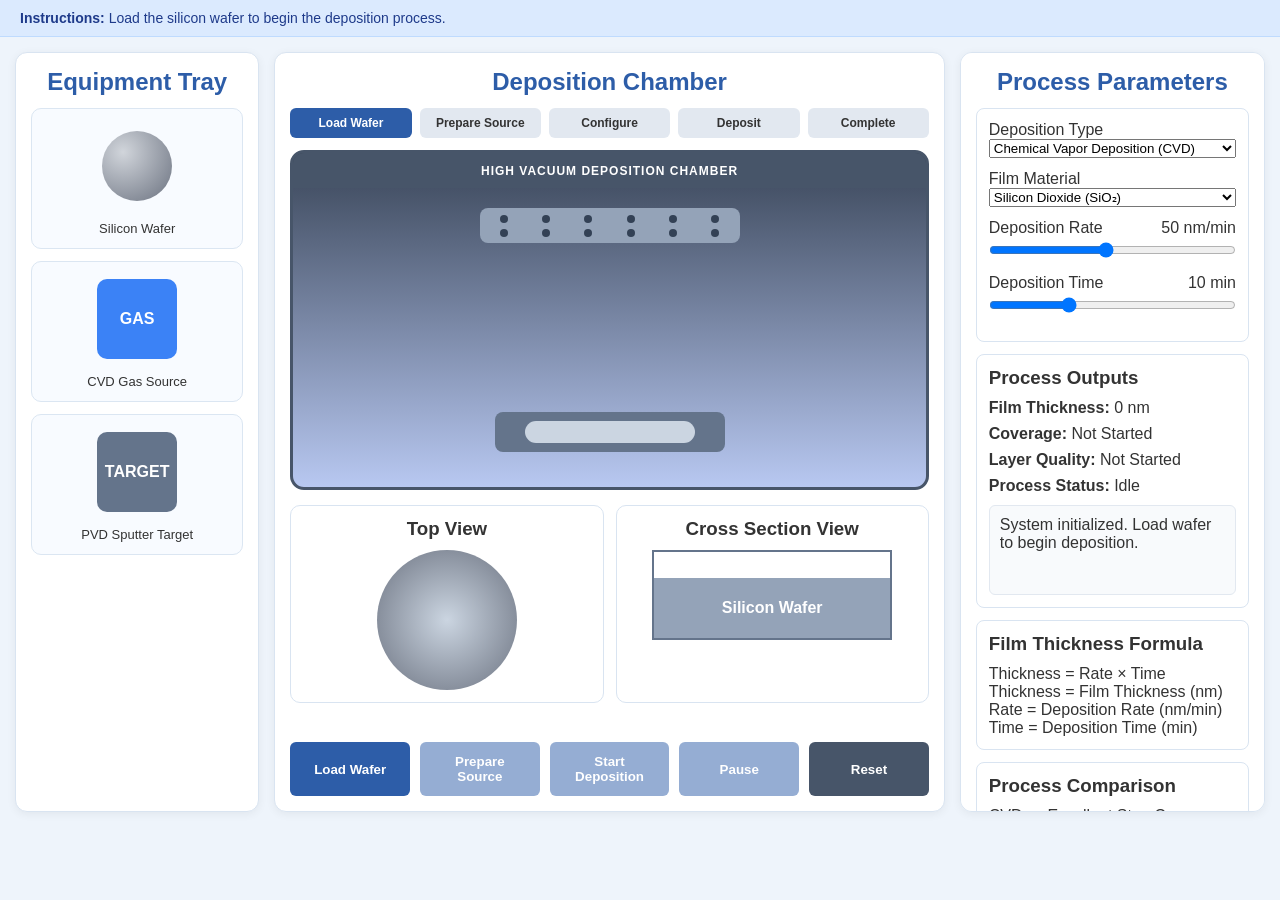
==== exp-deposition-dei/simulation/index.html @ 687e3310 "EXP5 FIRST DRAFT" ====
<!DOCTYPE html>
<html lang="en">
<head>
    <meta charset="UTF-8">
    <meta name="viewport" content="width=device-width, initial-scale=1.0">
    <title>Thin Film Deposition</title>
    <link rel="stylesheet" href="./css/main.css">
</head>
<body>


    <div class="top-instruction-bar">
        <strong>Instructions:</strong>
        <span id="instructionText">
            Load the silicon wafer to begin the deposition process.
        </span>
    </div>

   
    <main class="main-container">
 <section class="panel left-panel">

            <h2>Equipment Tray</h2>

            <div class="equipment-area">

                <div class="equipment-card" id="waferCard">

                    <div class="equipment-display">

                        <div class="mini-wafer"></div>

                    </div>

                    <p class="equipment-label">
                        Silicon Wafer
                    </p>

                </div>

                <div class="equipment-card" id="gasCard">

                    <div class="equipment-display">

                        <div class="gas-icon">
                            GAS
                        </div>

                    </div>

                    <p class="equipment-label">
                        CVD Gas Source
                    </p>

                </div>

                <div class="equipment-card" id="targetCard">

                    <div class="equipment-display">

                        <div class="target-icon">
                            TARGET
                        </div>

                    </div>

                    <p class="equipment-label">
                        PVD Sputter Target
                    </p>

                </div>

            </div>

        </section>
  <section class="panel center-panel">

            <h2>Deposition Chamber</h2>

           
            <div class="step-tracker">

                <div class="step active-step" id="step1">
                    Load Wafer
                </div>

                <div class="step" id="step2">
                    Prepare Source
                </div>

                <div class="step" id="step3">
                    Configure
                </div>

                <div class="step" id="step4">
                    Deposit
                </div>

                <div class="step" id="step5">
                    Complete
                </div>

            </div>

        
           
            <div class="lab-area">

                <div class="vacuum-chamber">

                    <div class="chamber-header">

                        <div class="vacuum-label">
                            HIGH VACUUM DEPOSITION CHAMBER
                        </div>

                    </div>

            
                    <div class="showerhead" id="showerhead">

                        <div class="hole"></div>
                        <div class="hole"></div>
                        <div class="hole"></div>
                        <div class="hole"></div>
                        <div class="hole"></div>
                        <div class="hole"></div>
                        <div class="hole"></div>
                        <div class="hole"></div>
                        <div class="hole"></div>
                        <div class="hole"></div>
                        <div class="hole"></div>
                        <div class="hole"></div>

                    </div>

                    
                    <div class="pvd-target hidden"
                         id="pvdTarget">

                        SPUTTER TARGET

                    </div>

                    
                    <div class="plasma-zone"
                         id="plasmaZone">

                        <div class="plasma-core"></div>

                    </div>

                    
                    <div class="particle-zone"
                         id="particleZone">

                    </div>

                     <div class="deposition-stream"
                         id="depositionStream">

                    </div>
  <div class="wafer-stage">

                        <div class="wafer-chuck">

                            <div class="wafer-real"
                                 id="waferReal">

                                <div class="film-layer"
                                     id="filmLayer">

                                </div>

                            </div>

                        </div>

                    </div>

                </div>

             <div class="visualization-row">

                    <div class="view-card">

                        <h3>Top View</h3>

                        <div class="wafer-top-view">

                            <div class="deposited-layer-top"
                                 id="depositedLayerTop">

                            </div>

                        </div>

                    </div>

                    
                    <div class="view-card">

                        <h3>Cross Section View</h3>

                        <div class="cross-section-wafer">

                            <div class="deposited-layer"
                                 id="depositedLayer">

                            </div>

                            <div class="silicon-layer">
                                Silicon Wafer
                            </div>

                        </div>

                    </div>

                </div>

            </div>

            <!-- BUTTONS -->

            <div class="button-area-container">

                <div class="button-area">

                    <button id="loadWaferBtn"
                            class="btn">
                        Load Wafer
                    </button>

                    <button id="prepareBtn"
                            class="btn"
                            disabled>
                        Prepare Source
                    </button>

                    <button id="startBtn"
                            class="btn"
                            disabled>
                        Start Deposition
                    </button>

                    <button id="pauseBtn"
                            class="btn"
                            disabled>
                        Pause
                    </button>

                    <button id="resetBtn"
                            class="btn btn-reset">
                        Reset
                    </button>

                </div>

            </div>

        </section>

        <section class="panel right-panel">

            <h2>Process Parameters</h2>

            <div class="control-card">

                <div class="slider-group">

                    <label>
                        Deposition Type
                    </label>

                    <select id="depositionType">

                        <option value="cvd">
                            Chemical Vapor Deposition (CVD)
                        </option>

                        <option value="pvd">
                            Physical Vapor Deposition (PVD)
                        </option>

                    </select>

                </div>

                <div class="slider-group">

                    <label>
                        Film Material
                    </label>

                    <select id="materialType">

                        <option value="oxide">
                            Silicon Dioxide (SiO₂)
                        </option>

                        <option value="poly">
                            Polysilicon
                        </option>

                        <option value="aluminum">
                            Aluminum
                        </option>

                    </select>

                </div>

                <div class="slider-group">

                    <div class="slider-header">

                        <label>
                            Deposition Rate
                        </label>

                        <span>
                            <span id="rateValue">
                                50
                            </span>
                            nm/min
                        </span>

                    </div>

                    <input type="range"
                           id="depositionRate"
                           min="5"
                           max="100"
                           value="50">

                </div>

                <div class="slider-group">

                    <div class="slider-header">

                        <label>
                            Deposition Time
                        </label>

                        <span>
                            <span id="timeValue">
                                10
                            </span>
                            min
                        </span>

                    </div>

                    <input type="range"
                           id="depositionTime"
                           min="1"
                           max="30"
                           value="10">

                </div>

            </div>

            <div class="output-box">

                <h3>Process Outputs</h3>

                <div class="diagnostic-row">

                    <strong>
                        Film Thickness:
                    </strong>

                    <span id="thicknessOutput">
                        0
                    </span>

                    nm

                </div>

                <div class="diagnostic-row">

                    <strong>
                        Coverage:
                    </strong>

                    <span id="coverageOutput">
                        Not Started
                    </span>

                </div>

                <div class="diagnostic-row">

                    <strong>
                        Layer Quality:
                    </strong>

                    <span id="qualityOutput">
                        Not Started
                    </span>

                </div>

                <div class="diagnostic-row">

                    <strong>
                        Process Status:
                    </strong>

                    <span id="processStatus">
                        Idle
                    </span>

                </div>

                <div class="console-log"
                     id="statusBox">

                    System initialized.
                    Load wafer to begin deposition.

                </div>

            </div>

            <!-- FORMULA -->

            <div class="formula-box">

                <h3>
                    Film Thickness Formula
                </h3>

                <div class="equation">

                    Thickness = Rate × Time

                </div>

                <div class="variable-legend">

                    <p>
                        Thickness = Film Thickness (nm)
                    </p>

                    <p>
                        Rate = Deposition Rate (nm/min)
                    </p>

                    <p>
                        Time = Deposition Time (min)
                    </p>

                </div>

            </div>

            <div class="relations-box">

                <h3>
                    Process Comparison
                </h3>

                <ul>

                    <li>
                        CVD → Excellent Step Coverage
                    </li>

                    <li>
                        PVD → Directional Deposition
                    </li>

                    <li>
                        Plasma Used in PVD
                    </li>

                    <li>
                        Higher Rate → Faster Growth
                    </li>

                    <li>
                        Longer Time → Thicker Films
                    </li>

                </ul>

            </div>

              <div class="process-visual-row">

                <div class="process-card">

                    <h4>CVD</h4>

                    <div class="cvd-demo"></div>

                    <p>
                        Conformal Coating
                    </p>

                </div>

                <div class="process-card">

                    <h4>PVD</h4>

                    <div class="pvd-demo"></div>

                    <p>
                        Line-of-Sight Deposition
                    </p>

                </div>

            </div>

        </section>

    </main>

    <script src="./js/main.js"></script>

</body>
</html>
---- exp-deposition-dei/simulation/css/main.css ----
:root{

    --primary-blue:#2d5da8;
    --bg-light:#eef4fb;
    --panel-bg:#ffffff;
    --border-color:#d9e4f1;

    --success-green:#32d74b;
    --warning:#f59e0b;
    --danger:#ef4444;

    --dark-chamber:#0f172a;
    --dark-metal:#334155;
    --light-metal:#94a3b8;

}

*{
    margin:0;
    padding:0;
    box-sizing:border-box;
}

body{

    font-family:Arial,sans-serif;
    background:var(--bg-light);
    color:#333;
    overflow:hidden;

}

h2{
    text-align:center;
    margin-bottom:12px;
    color:var(--primary-blue);
}

h3{
    margin-bottom:10px;
}

button:disabled{

    opacity:.5;
    cursor:not-allowed;

}
.top-instruction-bar{

    width:100%;
    padding:10px 20px;

    background:#dbeafe;

    border-bottom:1px solid #bfdbfe;

    color:#1e3a8a;

    font-size:14px;

}

.top-header{

    background:white;

    text-align:center;

    padding:15px;

    border-bottom:2px solid var(--border-color);

}

.top-header h1{

    color:var(--primary-blue);

    margin-bottom:4px;

}

.top-header p{

    color:#64748b;

}
.main-container{

    display:flex;

    gap:15px;

    padding:15px;

    height:calc(100vh - 110px);

}

.panel{

    background:white;

    border-radius:12px;

    padding:15px;

    border:1px solid var(--border-color);

    box-shadow:0 2px 10px rgba(0,0,0,.06);

}

.left-panel{

    width:20%;

    display:flex;
    flex-direction:column;

}

.center-panel{

    width:55%;

    display:flex;
    flex-direction:column;

}

.right-panel{

    width:25%;

    overflow-y:auto;

}

.equipment-area{

    display:flex;
    flex-direction:column;
    gap:12px;

}

.equipment-card{

    background:#f8fbff;

    border:1px solid #dbe6f2;

    border-radius:10px;

    padding:12px;

    text-align:center;

    cursor:pointer;

    transition:.3s;

}

.equipment-card:hover{

    transform:translateY(-3px);

    border-color:var(--primary-blue);

}

.equipment-display{

    height:90px;

    display:flex;
    align-items:center;
    justify-content:center;

}

.mini-wafer{

    width:70px;
    height:70px;

    border-radius:50%;

    background:
    radial-gradient(
        circle at 30% 30%,
        #d1d5db,
        #6b7280
    );

}

.gas-icon,
.target-icon{

    width:80px;
    height:80px;

    display:flex;
    align-items:center;
    justify-content:center;

    border-radius:10px;

    color:white;
    font-weight:bold;

}

.gas-icon{

    background:#3b82f6;

}

.target-icon{

    background:#64748b;

}

.equipment-label{

    margin-top:10px;
    font-size:13px;

}

.step-tracker{

    display:flex;

    gap:8px;

    margin-bottom:12px;

}

.step{

    flex:1;

    text-align:center;

    padding:8px;

    background:#e2e8f0;

    border-radius:6px;

    font-size:12px;

    font-weight:bold;

}

.active-step{

    background:var(--primary-blue);

    color:white;

}



.process-timer{

    font-weight:bold;

    color:#0f172a;

}

.status-right{

    display:flex;
    gap:8px;

}

.status-led{

    width:14px;
    height:14px;

    border-radius:50%;

    background:#94a3b8;

}

.status-led.green.active{

    background:var(--success-green);

    box-shadow:0 0 10px var(--success-green);

}

.lab-area{

    position:relative;

    flex:1;

    display:flex;

    flex-direction:column;

    gap:15px;

}

.vacuum-chamber{

    position:relative;

    height:340px;

    background:
    
        linear-gradient(to bottom, #394558, #b8c8f1);

    border-radius:14px;

    overflow:hidden;

    border:3px solid #475569;

}

.chamber-header{

    height:35px;

    background:#475569;

    display:flex;

    align-items:center;

    justify-content:center;

}

.vacuum-label{

    color:white;

    font-size:12px;

    font-weight:bold;

    letter-spacing:1px;

}
.showerhead{

    position:absolute;

    top:55px;

    left:50%;

    transform:translateX(-50%);

    width:260px;

    height:35px;

    background:#94a3b8;

    border-radius:8px;

    display:grid;

    grid-template-columns:repeat(6,1fr);

    gap:5px;

    padding:6px;

}

.hole{

    width:8px;
    height:8px;

    background:#334155;

    border-radius:50%;

    margin:auto;

}

.pvd-target{

    position:absolute;

    top:50px;

    left:50%;

    transform:translateX(-50%);

    width:280px;

    height:45px;

    background:#64748b;

    color:white;

    display:flex;

    align-items:center;

    justify-content:center;

    border-radius:8px;

    font-weight:bold;

}

.hidden{

    display:none;

}


.plasma-zone{

    position:absolute;

    top:90px;

    left:50%;

    transform:translateX(-50%);

    width:280px;

    height:120px;

    opacity:0;

}

.plasma-active{

    opacity:1;

}

.plasma-core{

    width:100%;
    height:100%;

    border-radius:50%;

}

.plasma-active .plasma-core{

    animation:plasmaPulse 1s infinite alternate;

}

@keyframes plasmaPulse{

    from{

        box-shadow:
        0 0 20px #38bdf8,
        0 0 40px #60a5fa;

    }

    to{

        box-shadow:
        0 0 50px #38bdf8,
        0 0 100px #93c5fd;

    }

}

.particle-zone{

    position:absolute;

    inset:0;

    pointer-events:none;

}

.particle{

    position:absolute;

    width:8px;
    height:8px;

    border-radius:50%;

}

@keyframes fall{

    from{

        transform:translateY(0);

    }

    to{

        transform:translateY(180px);

    }

}

.wafer-stage{

    position:absolute;

    bottom:35px;

    width:100%;

    display:flex;

    justify-content:center;

}

.wafer-chuck{

    width:230px;
    height:40px;

    background:#64748b;

    border-radius:8px;

    display:flex;

    align-items:center;

    justify-content:center;

}

.wafer-real{

    width:170px;
    height:22px;

    border-radius:20px;

    background:#cbd5e1;

    position:relative;

    overflow:hidden;

}

.film-layer{

    position:absolute;

    top:0;
    left:0;

    width:100%;

    height:0;

    background:#8ed0ff;

}

.visualization-row{

    display:flex;

    gap:12px;

}

.view-card{

    flex:1;

    background:white;

    border:1px solid var(--border-color);

    border-radius:10px;

    padding:12px;

    text-align:center;

}

.wafer-top-view{

    width:140px;
    height:140px;

    margin:auto;

    border-radius:50%;

    overflow:hidden;

    position:relative;

    background:
    radial-gradient(
        circle,
        #cbd5e1,
        #6b7280
    );

}

.deposited-layer-top{

    position:absolute;

    bottom:0;

    width:100%;

    height:0%;

    background:#8ed0ff;

}

.cross-section-wafer{

    width:240px;

    height:90px;

    margin:auto;

    position:relative;

    overflow:hidden;

    border:2px solid #64748b;

}

.deposited-layer{

    position:absolute;

    top:0;

    width:100%;

    height:0;

    background:#8ed0ff;

}

.silicon-layer{

    position:absolute;

    bottom:0;

    width:100%;

    height:60px;

    background:#94a3b8;

    display:flex;

    align-items:center;

    justify-content:center;

    color:white;

    font-weight:bold;

}
.button-area-container{

    margin-top:15px;

}

.button-area{

    display:flex;

    gap:10px;

}

.btn{

    flex:1;

    border:none;

    background:var(--primary-blue);

    color:white;

    padding:12px;

    border-radius:6px;

    cursor:pointer;

    font-weight:bold;

}

.btn:hover{

    background:#1d4f95;

}

.btn-reset{

    background:#475569;

}
.control-card,
.output-box,
.formula-box,
.relations-box{

    background:white;

    border:1px solid var(--border-color);

    border-radius:8px;

    padding:12px;

    margin-bottom:12px;

}

.slider-group{

    margin-bottom:12px;

}

.slider-header{

    display:flex;

    justify-content:space-between;

    margin-bottom:5px;

}

select,
input[type="range"]{

    width:100%;

}

.console-log{

    margin-top:10px;

    padding:10px;

    background:#f8fafc;

    border:1px solid #e2e8f0;

    border-radius:6px;

    min-height:90px;

}

.diagnostic-row{

    margin-bottom:8px;

}

.process-visual-row{

    display:flex;

    gap:10px;

}

.process-card{

    flex:1;

    text-align:center;

    background:#f8fbff;

    border:1px solid #dbe6f2;

    border-radius:8px;

    padding:10px;

}

.cvd-demo{

    height:50px;

    margin:10px 0;

    background:
    linear-gradient(
        135deg,
        #8ed0ff,
        #dbeafe
    );

}

.pvd-demo{

    height:50px;

    margin:10px 0;

    background:
    linear-gradient(
        to bottom,
        #8ed0ff,
        transparent
    );

}
@media(max-width:1100px){

    body{
        overflow:auto;
    }

    .main-container{

        flex-direction:column;

        height:auto;

    }

    .left-panel,
    .center-panel,
    .right-panel{

        width:100%;

    }

    .equipment-area{

        flex-direction:row;

    }

    .visualization-row{

        flex-direction:column;

    }

    .button-area{

        flex-wrap:wrap;

    }

}
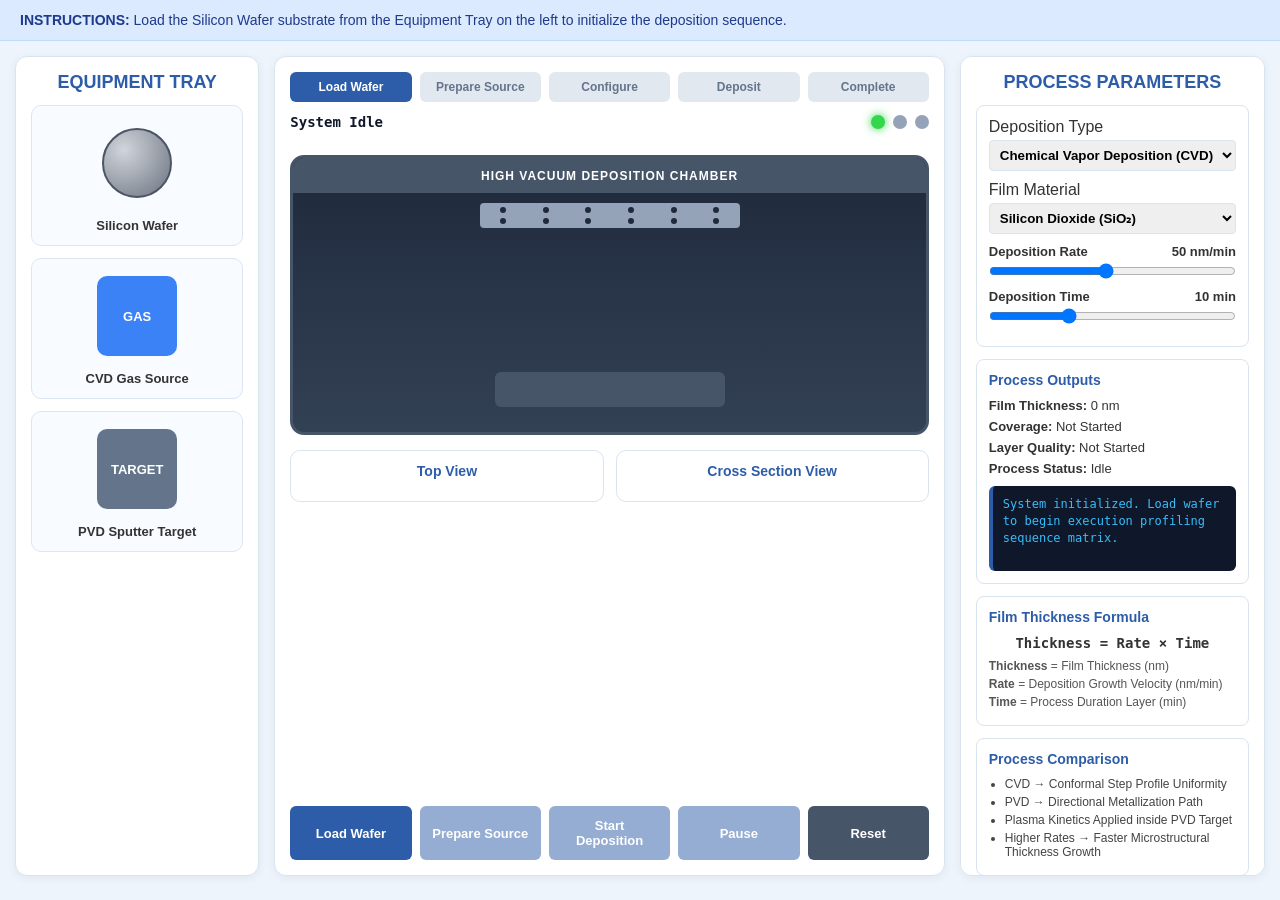
==== commit 4f4472cb: "code broke down last minute" ====
--- a/exp-deposition-dei/simulation/index.html
+++ b/exp-deposition-dei/simulation/index.html
@@ -3,528 +3,198 @@
 <head>
     <meta charset="UTF-8">
     <meta name="viewport" content="width=device-width, initial-scale=1.0">
-    <title>Thin Film Deposition</title>
+    <title>Thin Film Deposition Virtual Lab</title>
     <link rel="stylesheet" href="./css/main.css">
 </head>
 <body>
 
-
-    <div class="top-instruction-bar">
-        <strong>Instructions:</strong>
-        <span id="instructionText">
-            Load the silicon wafer to begin the deposition process.
-        </span>
+    <div class="top-instruction-bar" id="instructionBanner">
+        <strong>Instructions:</strong> <span id="instructionText">Load the Silicon Wafer substrate from the Equipment Tray on the left to initialize the deposition sequence.</span>
     </div>
 
-   
+
     <main class="main-container">
- <section class="panel left-panel">
-
+        <section class="panel left-panel">
             <h2>Equipment Tray</h2>
-
             <div class="equipment-area">
-
                 <div class="equipment-card" id="waferCard">
-
                     <div class="equipment-display">
-
                         <div class="mini-wafer"></div>
-
-                    </div>
-
-                    <p class="equipment-label">
-                        Silicon Wafer
-                    </p>
-
+                    </div>
+                    <p class="equipment-label">Silicon Wafer</p>
                 </div>
 
                 <div class="equipment-card" id="gasCard">
-
                     <div class="equipment-display">
-
-                        <div class="gas-icon">
-                            GAS
+                        <div class="gas-icon">GAS</div>
+                    </div>
+                    <p class="equipment-label">CVD Gas Source</p>
+                </div>
+
+                <div class="equipment-card" id="targetCard">
+                    <div class="equipment-display">
+                        <div class="target-icon">TARGET</div>
+                    </div>
+                    <p class="equipment-label">PVD Sputter Target</p>
+                </div>
+            </div>
+        </section>
+
+        <section class="panel center-panel">
+            <div class="step-tracker">
+                <div class="step active-step" id="step1">Load Wafer</div>
+                <div class="step" id="step2">Prepare Source</div>
+                <div class="step" id="step3">Configure</div>
+                <div class="step" id="step4">Deposit</div>
+                <div class="step" id="step5">Complete</div>
+            </div>
+
+            <div class="lab-area">
+                <div class="hud-display">
+                    <div class="process-timer" id="processTimer">System Idle</div>
+                    <div class="status-right">
+                        <div class="status-led green active" id="lightGreen"></div>
+                        <div class="status-led orange" id="lightOrange"></div>
+                        <div class="status-led red" id="lightRed"></div>
+                    </div>
+                </div>
+
+                <div class="vacuum-chamber">
+                    <div class="chamber-header">
+                        <div class="vacuum-label">HIGH VACUUM DEPOSITION CHAMBER</div>
+                    </div>
+
+                    <div class="showerhead" id="showerhead">
+                        <div class="hole"></div><div class="hole"></div><div class="hole"></div>
+                        <div class="hole"></div><div class="hole"></div><div class="hole"></div>
+                        <div class="hole"></div><div class="hole"></div><div class="hole"></div>
+                        <div class="hole"></div><div class="hole"></div><div class="hole"></div>
+                    </div>
+
+                    <div class="pvd-target hidden" id="pvdTarget">SPUTTER TARGET</div>
+
+                    <div class="plasma-zone" id="plasmaZone">
+                        <div class="plasma-core"></div>
+                    </div>
+
+                    <div class="particle-zone" id="particleZone"></div>
+
+                    <div class="wafer-stage">
+                        <div class="wafer-chuck">
+                            <div class="wafer-real" id="waferReal">
+                                <div class="film-layer" id="filmLayer"></div>
+                            </div>
                         </div>
-
-                    </div>
-
-                    <p class="equipment-label">
-                        CVD Gas Source
-                    </p>
-
-                </div>
-
-                <div class="equipment-card" id="targetCard">
-
-                    <div class="equipment-display">
-
-                        <div class="target-icon">
-                            TARGET
+                    </div>
+                </div>
+
+                <div class="visualization-row">
+                    <div class="view-card">
+                        <h3>Top View</h3>
+                        <div class="wafer-top-view">
+                            <div class="deposited-layer-top" id="depositedLayerTop"></div>
                         </div>
-
-                    </div>
-
-                    <p class="equipment-label">
-                        PVD Sputter Target
-                    </p>
-
-                </div>
-
-            </div>
-
+                    </div>
+
+                    <div class="view-card">
+                        <h3>Cross Section View</h3>
+                        <div class="cross-section-wafer">
+                            <div class="deposited-layer" id="depositedLayer"></div>
+                            <div class="silicon-layer">Silicon Wafer</div>
+                        </div>
+                    </div>
+                </div>
+            </div>
+
+            <div class="button-area-container">
+                <div class="button-area">
+                    <button id="loadWaferBtn" class="btn">Load Wafer</button>
+                    <button id="prepareBtn" class="btn" disabled>Prepare Source</button>
+                    <button id="startBtn" class="btn" disabled>Start Deposition</button>
+                    <button id="pauseBtn" class="btn" disabled>Pause</button>
+                    <button id="resetBtn" class="btn btn-reset">Reset</button>
+                </div>
+            </div>
         </section>
-  <section class="panel center-panel">
-
-            <h2>Deposition Chamber</h2>
-
-           
-            <div class="step-tracker">
-
-                <div class="step active-step" id="step1">
-                    Load Wafer
-                </div>
-
-                <div class="step" id="step2">
-                    Prepare Source
-                </div>
-
-                <div class="step" id="step3">
-                    Configure
-                </div>
-
-                <div class="step" id="step4">
-                    Deposit
-                </div>
-
-                <div class="step" id="step5">
-                    Complete
-                </div>
-
-            </div>
-
-        
-           
-            <div class="lab-area">
-
-                <div class="vacuum-chamber">
-
-                    <div class="chamber-header">
-
-                        <div class="vacuum-label">
-                            HIGH VACUUM DEPOSITION CHAMBER
-                        </div>
-
-                    </div>
-
-            
-                    <div class="showerhead" id="showerhead">
-
-                        <div class="hole"></div>
-                        <div class="hole"></div>
-                        <div class="hole"></div>
-                        <div class="hole"></div>
-                        <div class="hole"></div>
-                        <div class="hole"></div>
-                        <div class="hole"></div>
-                        <div class="hole"></div>
-                        <div class="hole"></div>
-                        <div class="hole"></div>
-                        <div class="hole"></div>
-                        <div class="hole"></div>
-
-                    </div>
-
-                    
-                    <div class="pvd-target hidden"
-                         id="pvdTarget">
-
-                        SPUTTER TARGET
-
-                    </div>
-
-                    
-                    <div class="plasma-zone"
-                         id="plasmaZone">
-
-                        <div class="plasma-core"></div>
-
-                    </div>
-
-                    
-                    <div class="particle-zone"
-                         id="particleZone">
-
-                    </div>
-
-                     <div class="deposition-stream"
-                         id="depositionStream">
-
-                    </div>
-  <div class="wafer-stage">
-
-                        <div class="wafer-chuck">
-
-                            <div class="wafer-real"
-                                 id="waferReal">
-
-                                <div class="film-layer"
-                                     id="filmLayer">
-
-                                </div>
-
-                            </div>
-
-                        </div>
-
-                    </div>
-
-                </div>
-
-             <div class="visualization-row">
-
-                    <div class="view-card">
-
-                        <h3>Top View</h3>
-
-                        <div class="wafer-top-view">
-
-                            <div class="deposited-layer-top"
-                                 id="depositedLayerTop">
-
-                            </div>
-
-                        </div>
-
-                    </div>
-
-                    
-                    <div class="view-card">
-
-                        <h3>Cross Section View</h3>
-
-                        <div class="cross-section-wafer">
-
-                            <div class="deposited-layer"
-                                 id="depositedLayer">
-
-                            </div>
-
-                            <div class="silicon-layer">
-                                Silicon Wafer
-                            </div>
-
-                        </div>
-
-                    </div>
-
-                </div>
-
-            </div>
-
-            <!-- BUTTONS -->
-
-            <div class="button-area-container">
-
-                <div class="button-area">
-
-                    <button id="loadWaferBtn"
-                            class="btn">
-                        Load Wafer
-                    </button>
-
-                    <button id="prepareBtn"
-                            class="btn"
-                            disabled>
-                        Prepare Source
-                    </button>
-
-                    <button id="startBtn"
-                            class="btn"
-                            disabled>
-                        Start Deposition
-                    </button>
-
-                    <button id="pauseBtn"
-                            class="btn"
-                            disabled>
-                        Pause
-                    </button>
-
-                    <button id="resetBtn"
-                            class="btn btn-reset">
-                        Reset
-                    </button>
-
-                </div>
-
-            </div>
-
+
+        <section class="panel right-panel">
+            <h2>Process Parameters</h2>
+            <div class="control-card">
+                <div class="slider-group">
+                    <label for="depositionType">Deposition Type</label>
+                    <select id="depositionType">
+                        <option value="cvd">Chemical Vapor Deposition (CVD)</option>
+                        <option value="pvd">Physical Vapor Deposition (PVD)</option>
+                    </select>
+                </div>
+
+                <div class="slider-group">
+                    <label for="materialType">Film Material</label>
+                    <select id="materialType">
+                        <option value="oxide">Silicon Dioxide (SiO₂)</option>
+                        <option value="poly">Polysilicon</option>
+                        <option value="aluminum">Aluminum</option>
+                    </select>
+                </div>
+
+                <div class="slider-group">
+                    <div class="slider-header">
+                        <label for="depositionRate">Deposition Rate</label>
+                        <span><span id="rateValue">50</span> nm/min</span>
+                    </div>
+                    <input type="range" id="depositionRate" min="5" max="100" value="50">
+                </div>
+
+                <div class="slider-group">
+                    <div class="slider-header">
+                        <label for="depositionTime">Deposition Time</label>
+                        <span><span id="timeValue">10</span> min</span>
+                    </div>
+                    <input type="range" id="depositionTime" min="1" max="30" value="10">
+                </div>
+            </div>
+
+            <div class="output-box">
+                <h3>Process Outputs</h3>
+                <div class="diagnostic-row">
+                    <strong>Film Thickness:</strong> <span id="thicknessOutput">0</span> nm
+                </div>
+                <div class="diagnostic-row">
+                    <strong>Coverage:</strong> <span id="coverageOutput">Not Started</span>
+                </div>
+                <div class="diagnostic-row">
+                    <strong>Layer Quality:</strong> <span id="qualityOutput">Not Started</span>
+                </div>
+                <div class="diagnostic-row">
+                    <strong>Process Status:</strong> <span id="processStatus">Idle</span>
+                </div>
+                <div class="console-log" id="statusBox">
+                    System initialized. Load wafer to begin execution profiling sequence matrix.
+                </div>
+            </div>
+
+            <div class="formula-box">
+                <h3>Film Thickness Formula</h3>
+                <div class="equation">Thickness = Rate &times; Time</div>
+                <div class="variable-legend">
+                    <p><strong>Thickness</strong> = Film Thickness (nm)</p>
+                    <p><strong>Rate</strong> = Deposition Growth Velocity (nm/min)</p>
+                    <p><strong>Time</strong> = Process Duration Layer (min)</p>
+                </div>
+            </div>
+
+            <div class="relations-box">
+                <h3>Process Comparison</h3>
+                <ul>
+                    <li>CVD &rarr; Conformal Step Profile Uniformity</li>
+                    <li>PVD &rarr; Directional Metallization Path</li>
+                    <li>Plasma Kinetics Applied inside PVD Target</li>
+                    <li>Higher Rates &rarr; Faster Microstructural Thickness Growth</li>
+                </ul>
+            </div>
         </section>
-
-        <section class="panel right-panel">
-
-            <h2>Process Parameters</h2>
-
-            <div class="control-card">
-
-                <div class="slider-group">
-
-                    <label>
-                        Deposition Type
-                    </label>
-
-                    <select id="depositionType">
-
-                        <option value="cvd">
-                            Chemical Vapor Deposition (CVD)
-                        </option>
-
-                        <option value="pvd">
-                            Physical Vapor Deposition (PVD)
-                        </option>
-
-                    </select>
-
-                </div>
-
-                <div class="slider-group">
-
-                    <label>
-                        Film Material
-                    </label>
-
-                    <select id="materialType">
-
-                        <option value="oxide">
-                            Silicon Dioxide (SiO₂)
-                        </option>
-
-                        <option value="poly">
-                            Polysilicon
-                        </option>
-
-                        <option value="aluminum">
-                            Aluminum
-                        </option>
-
-                    </select>
-
-                </div>
-
-                <div class="slider-group">
-
-                    <div class="slider-header">
-
-                        <label>
-                            Deposition Rate
-                        </label>
-
-                        <span>
-                            <span id="rateValue">
-                                50
-                            </span>
-                            nm/min
-                        </span>
-
-                    </div>
-
-                    <input type="range"
-                           id="depositionRate"
-                           min="5"
-                           max="100"
-                           value="50">
-
-                </div>
-
-                <div class="slider-group">
-
-                    <div class="slider-header">
-
-                        <label>
-                            Deposition Time
-                        </label>
-
-                        <span>
-                            <span id="timeValue">
-                                10
-                            </span>
-                            min
-                        </span>
-
-                    </div>
-
-                    <input type="range"
-                           id="depositionTime"
-                           min="1"
-                           max="30"
-                           value="10">
-
-                </div>
-
-            </div>
-
-            <div class="output-box">
-
-                <h3>Process Outputs</h3>
-
-                <div class="diagnostic-row">
-
-                    <strong>
-                        Film Thickness:
-                    </strong>
-
-                    <span id="thicknessOutput">
-                        0
-                    </span>
-
-                    nm
-
-                </div>
-
-                <div class="diagnostic-row">
-
-                    <strong>
-                        Coverage:
-                    </strong>
-
-                    <span id="coverageOutput">
-                        Not Started
-                    </span>
-
-                </div>
-
-                <div class="diagnostic-row">
-
-                    <strong>
-                        Layer Quality:
-                    </strong>
-
-                    <span id="qualityOutput">
-                        Not Started
-                    </span>
-
-                </div>
-
-                <div class="diagnostic-row">
-
-                    <strong>
-                        Process Status:
-                    </strong>
-
-                    <span id="processStatus">
-                        Idle
-                    </span>
-
-                </div>
-
-                <div class="console-log"
-                     id="statusBox">
-
-                    System initialized.
-                    Load wafer to begin deposition.
-
-                </div>
-
-            </div>
-
-            <!-- FORMULA -->
-
-            <div class="formula-box">
-
-                <h3>
-                    Film Thickness Formula
-                </h3>
-
-                <div class="equation">
-
-                    Thickness = Rate × Time
-
-                </div>
-
-                <div class="variable-legend">
-
-                    <p>
-                        Thickness = Film Thickness (nm)
-                    </p>
-
-                    <p>
-                        Rate = Deposition Rate (nm/min)
-                    </p>
-
-                    <p>
-                        Time = Deposition Time (min)
-                    </p>
-
-                </div>
-
-            </div>
-
-            <div class="relations-box">
-
-                <h3>
-                    Process Comparison
-                </h3>
-
-                <ul>
-
-                    <li>
-                        CVD → Excellent Step Coverage
-                    </li>
-
-                    <li>
-                        PVD → Directional Deposition
-                    </li>
-
-                    <li>
-                        Plasma Used in PVD
-                    </li>
-
-                    <li>
-                        Higher Rate → Faster Growth
-                    </li>
-
-                    <li>
-                        Longer Time → Thicker Films
-                    </li>
-
-                </ul>
-
-            </div>
-
-              <div class="process-visual-row">
-
-                <div class="process-card">
-
-                    <h4>CVD</h4>
-
-                    <div class="cvd-demo"></div>
-
-                    <p>
-                        Conformal Coating
-                    </p>
-
-                </div>
-
-                <div class="process-card">
-
-                    <h4>PVD</h4>
-
-                    <div class="pvd-demo"></div>
-
-                    <p>
-                        Line-of-Sight Deposition
-                    </p>
-
-                </div>
-
-            </div>
-
-        </section>
-
     </main>
 
     <script src="./js/main.js"></script>
-
 </body>
-</html>
-
+</html>
--- a/exp-deposition-dei/simulation/css/main.css
+++ b/exp-deposition-dei/simulation/css/main.css
@@ -1,914 +1,190 @@
-:root{
-
-    --primary-blue:#2d5da8;
-    --bg-light:#eef4fb;
-    --panel-bg:#ffffff;
-    --border-color:#d9e4f1;
-
-    --success-green:#32d74b;
-    --warning:#f59e0b;
-    --danger:#ef4444;
-
-    --dark-chamber:#0f172a;
-    --dark-metal:#334155;
-    --light-metal:#94a3b8;
-
+:root {
+    --primary-blue: #2d5da8;
+    --bg-light: #eef4fb;
+    --panel-bg: #ffffff;
+    --border-color: #d9e4f1;
+    --success-green: #32d74b;
+    --warning: #f59e0b;
+    --danger: #ef4444;
+    --dark-chamber: #0f172a;
+    --dark-metal: #334155;
+    --light-metal: #94a3b8;
 }
 
-*{
-    margin:0;
-    padding:0;
-    box-sizing:border-box;
+* {
+    margin: 0;
+    padding: 0;
+    box-sizing: border-box;
 }
 
-body{
-
-    font-family:Arial,sans-serif;
-    background:var(--bg-light);
-    color:#333;
-    overflow:hidden;
-
+body {
+    font-family: Arial, sans-serif;
+    background: var(--bg-light);
+    color: #333;
+    overflow: hidden;
 }
 
-h2{
-    text-align:center;
-    margin-bottom:12px;
-    color:var(--primary-blue);
+h2 {
+    text-align: center;
+    margin-bottom: 12px;
+    color: var(--primary-blue);
+    font-size: 18px;
+    text-transform: uppercase;
 }
 
-h3{
-    margin-bottom:10px;
+h3 { margin-bottom: 10px; font-size: 14px; color: var(--primary-blue); }
+
+button:disabled {
+    opacity: .5;
+    cursor: not-allowed;
 }
 
-button:disabled{
+.top-instruction-bar {
+    width: 100%;
+    padding: 12px 20px;
+    background: #dbeafe;
+    border-bottom: 1px solid #bfdbfe;
+    color: #1e3a8a;
+    font-size: 14px;
+}
+.top-instruction-bar strong { text-transform: uppercase; }
 
-    opacity:.5;
-    cursor:not-allowed;
+.top-header {
+    background: white;
+    text-align: center;
+    padding: 15px;
+    border-bottom: 2px solid var(--border-color);
+}
+.top-header h1 { color: var(--primary-blue); margin-bottom: 4px; font-size: 22px; }
+.top-header p { color: #64748b; font-size: 12px; }
 
-}
-.top-instruction-bar{
-
-    width:100%;
-    padding:10px 20px;
-
-    background:#dbeafe;
-
-    border-bottom:1px solid #bfdbfe;
-
-    color:#1e3a8a;
-
-    font-size:14px;
-
+.main-container {
+    display: flex;
+    gap: 15px;
+    padding: 15px;
+    height: calc(100vh - 50px);
 }
 
-.top-header{
-
-    background:white;
-
-    text-align:center;
-
-    padding:15px;
-
-    border-bottom:2px solid var(--border-color);
-
+.panel {
+    background: white;
+    border-radius: 12px;
+    padding: 15px;
+    border: 1px solid var(--border-color);
+    box-shadow: 0 2px 10px rgba(0,0,0,.06);
+    height: 100%;
 }
 
-.top-header h1{
+.left-panel { width: 20%; display: flex; flex-direction: column; }
+.center-panel { width: 55%; display: flex; flex-direction: column; }
+.right-panel { width: 25%; overflow-y: auto; }
 
-    color:var(--primary-blue);
+.equipment-area { display: flex; flex-direction: column; gap: 12px; }
+.equipment-card {
+    background: #f8fbff; border: 1px solid #dbe6f2; border-radius: 10px;
+    padding: 12px; text-align: center; cursor: pointer; transition: .3s;
+}
+.equipment-card:hover { transform: translateY(-3px); border-color: var(--primary-blue); }
+.equipment-display { height: 90px; display: flex; align-items: center; justify-content: center; }
 
-    margin-bottom:4px;
+.mini-wafer {
+    width: 70px; height: 70px; border-radius: 50%;
+    background: radial-gradient(circle at 30% 30%, #d1d5db, #6b7280);
+    border: 2px solid #4b5563;
+}
+.gas-icon, .target-icon {
+    width: 80px; height: 80px; display: flex; align-items: center; justify-content: center;
+    border-radius: 10px; color: white; font-weight: bold; font-size: 13px;
+}
+.gas-icon { background: #3b82f6; }
+.target-icon { background: #64748b; }
+.equipment-label { margin-top: 10px; font-size: 13px; font-weight: bold; }
 
+.step-tracker { display: flex; gap: 8px; margin-bottom: 12px; }
+.step {
+    flex: 1; text-align: center; padding: 8px; background: #e2e8f0;
+    border-radius: 6px; font-size: 12px; font-weight: bold; color: #64748b;
+}
+.active-step { background: var(--primary-blue); color: white; }
+
+.hud-display { display: flex; justify-content: space-between; align-items: center; margin-bottom: 10px; }
+.process-timer { font-weight: bold; color: #0f172a; font-family: monospace; font-size: 14px; }
+.status-right { display: flex; gap: 8px; }
+.status-led { width: 14px; height: 14px; border-radius: 50%; background: #94a3b8; }
+.status-led.active { box-shadow: 0 0 10px currentColor; }
+.status-led.green.active { background: var(--success-green); color: var(--success-green); }
+.status-led.orange.active { background: var(--warning); color: var(--warning); }
+.status-led.red.active { background: var(--danger); color: var(--danger); }
+
+.lab-area { position: relative; flex: 1; display: flex; flex-direction: column; gap: 15px; }
+
+.vacuum-chamber {
+    position: relative; height: 280px; background: linear-gradient(to bottom, #1e293b, #334155);
+    border-radius: 14px; overflow: hidden; border: 3px solid #475569;
+}
+.chamber-header { height: 35px; background: #475569; display: flex; align-items: center; justify-content: center; }
+.vacuum-label { color: white; font-size: 12px; font-weight: bold; letter-spacing: 1px; }
+
+.showerhead {
+    position: absolute; top: 45px; left: 50%; transform: translateX(-50%);
+    width: 260px; height: 25px; background: #94a3b8; border-radius: 4px;
+    display: grid; grid-template-columns: repeat(6, 1fr); padding: 4px; gap: 4px;
+}
+.hole { width: 6px; height: 6px; background: #1e293b; border-radius: 50%; margin: auto; }
+
+.pvd-target {
+    position: absolute; top: 45px; left: 50%; transform: translateX(-50%);
+    width: 260px; height: 30px; background: #64748b; color: white;
+    display: flex; align-items: center; justify-content: center; border-radius: 4px; font-weight: bold; font-size: 12px;
+}
+.hidden { display: none !important; }
+
+.plasma-zone { position: absolute; top: 75px; left: 50%; transform: translateX(-50%); width: 280px; height: 120px; opacity: 0; transition: opacity 0.3s; pointer-events: none; }
+.plasma-active { opacity: 1; }
+.plasma-core { width: 100%; height: 100%; border-radius: 8px; animation: plasmaPulse 1s infinite alternate; }
+@keyframes plasmaPulse {
+    from { box-shadow: inset 0 0 20px #38bdf8, 0 0 30px rgba(56, 189, 248, 0.5); }
+    to { box-shadow: inset 0 0 40px #38bdf8, 0 0 50px rgba(96, 165, 250, 0.8); }
 }
 
-.top-header p{
+.particle-zone { position: absolute; inset: 0; pointer-events: none; overflow: hidden; }
+.wafer-stage { position: absolute; bottom: 25px; width: 100%; display: flex; justify-content: center; }
+.wafer-chuck { width: 230px; height: 35px; background: #475569; border-radius: 6px; display: flex; align-items: flex-start; justify-content: center; padding-top: 2px; }
 
-    color:#64748b;
+.wafer-real { width: 170px; height: 16px; border-radius: 2px; background: #cbd5e1; position: relative; overflow: visible; border: 1px solid #94a3b8; display: none; }
+.film-layer { position: absolute; bottom: 100%; left: 0; width: 100%; height: 0; background: transparent; transition: height 0.1s linear; border-radius: 2px 2px 0 0; }
 
-}
-.main-container{
+.visualization-row { display: flex; gap: 12px; }
+.view-card { flex: 1; background: white; border: 1px solid var(--border-color); border-radius: 10px; padding: 12px; text-align: center; }
+.wafer-top-view { width: 120px; height: 120px; margin: auto; border-radius: 50%; overflow: hidden; position: relative; background: radial-gradient(circle, #cbd5e1, #6b7280); border: 2px solid #475569; display: none; }
+.deposited-layer-top { position: absolute; inset: 0; width: 100%; height: 100%; background: transparent; opacity: 0; border-radius: 50%; transition: opacity 0.1s linear; }
 
-    display:flex;
+.cross-section-wafer { width: 240px; height: 90px; margin: auto; position: relative; overflow: visible; border: 2px solid #64748b; background: #f8fafc; display: none; }
+.deposited-layer { position: absolute; bottom: 60px; left: 0; width: 100%; height: 0; background: transparent; transition: height 0.1s linear; }
+.silicon-layer { position: absolute; bottom: 0; width: 100%; height: 60px; background: #94a3b8; display: flex; align-items: center; justify-content: center; color: white; font-weight: bold; font-size: 13px; }
 
-    gap:15px;
+.button-area-container { margin-top: 10px; }
+.button-area { display: flex; gap: 8px; }
+.btn { flex: 1; border: none; background: var(--primary-blue); color: white; padding: 12px; border-radius: 6px; cursor: pointer; font-weight: bold; font-size: 13px; transition: background 0.2s; }
+.btn:hover { background: #1d4f95; }
+.btn-reset { background: #475569; }
 
-    padding:15px;
+.control-card, .output-box, .formula-box, .relations-box { background: white; border: 1px solid var(--border-color); border-radius: 8px; padding: 12px; margin-bottom: 12px; }
+.slider-group { margin-bottom: 10px; display: flex; flex-direction: column; gap: 4px; }
+.slider-header { display: flex; justify-content: space-between; font-size: 13px; font-weight: bold; }
+select { padding: 6px; border-radius: 4px; border: 1px solid var(--border-color); font-weight: bold; }
+input[type="range"] { cursor: pointer; }
 
-    height:calc(100vh - 110px);
+.console-log { margin-top: 10px; padding: 10px; background: #0f172a; border-radius: 6px; min-height: 85px; font-family: monospace; color: #38bdf8; font-size: 12px; line-height: 1.4; border-left: 4px solid var(--primary-blue); }
+.diagnostic-row { margin-bottom: 6px; font-size: 13px; }
+.equation { display: flex; align-items: center; justify-content: center; font-size: 14px; font-weight: bold; margin: 8px 0; font-family: monospace; }
+.variable-legend p { margin: 4px 0; font-size: 12px; color: #555; }
+.relations-box ul { padding-left: 16px; font-size: 12px; color: #444; }
+.relations-box li { margin-bottom: 4px; }
 
-}
-
-.panel{
-
-    background:white;
-
-    border-radius:12px;
-
-    padding:15px;
-
-    border:1px solid var(--border-color);
-
-    box-shadow:0 2px 10px rgba(0,0,0,.06);
-
-}
-
-.left-panel{
-
-    width:20%;
-
-    display:flex;
-    flex-direction:column;
-
-}
-
-.center-panel{
-
-    width:55%;
-
-    display:flex;
-    flex-direction:column;
-
-}
-
-.right-panel{
-
-    width:25%;
-
-    overflow-y:auto;
-
-}
-
-.equipment-area{
-
-    display:flex;
-    flex-direction:column;
-    gap:12px;
-
-}
-
-.equipment-card{
-
-    background:#f8fbff;
-
-    border:1px solid #dbe6f2;
-
-    border-radius:10px;
-
-    padding:12px;
-
-    text-align:center;
-
-    cursor:pointer;
-
-    transition:.3s;
-
-}
-
-.equipment-card:hover{
-
-    transform:translateY(-3px);
-
-    border-color:var(--primary-blue);
-
-}
-
-.equipment-display{
-
-    height:90px;
-
-    display:flex;
-    align-items:center;
-    justify-content:center;
-
-}
-
-.mini-wafer{
-
-    width:70px;
-    height:70px;
-
-    border-radius:50%;
-
-    background:
-    radial-gradient(
-        circle at 30% 30%,
-        #d1d5db,
-        #6b7280
-    );
-
-}
-
-.gas-icon,
-.target-icon{
-
-    width:80px;
-    height:80px;
-
-    display:flex;
-    align-items:center;
-    justify-content:center;
-
-    border-radius:10px;
-
-    color:white;
-    font-weight:bold;
-
-}
-
-.gas-icon{
-
-    background:#3b82f6;
-
-}
-
-.target-icon{
-
-    background:#64748b;
-
-}
-
-.equipment-label{
-
-    margin-top:10px;
-    font-size:13px;
-
-}
-
-.step-tracker{
-
-    display:flex;
-
-    gap:8px;
-
-    margin-bottom:12px;
-
-}
-
-.step{
-
-    flex:1;
-
-    text-align:center;
-
-    padding:8px;
-
-    background:#e2e8f0;
-
-    border-radius:6px;
-
-    font-size:12px;
-
-    font-weight:bold;
-
-}
-
-.active-step{
-
-    background:var(--primary-blue);
-
-    color:white;
-
-}
-
-
-
-.process-timer{
-
-    font-weight:bold;
-
-    color:#0f172a;
-
-}
-
-.status-right{
-
-    display:flex;
-    gap:8px;
-
-}
-
-.status-led{
-
-    width:14px;
-    height:14px;
-
-    border-radius:50%;
-
-    background:#94a3b8;
-
-}
-
-.status-led.green.active{
-
-    background:var(--success-green);
-
-    box-shadow:0 0 10px var(--success-green);
-
-}
-
-.lab-area{
-
-    position:relative;
-
-    flex:1;
-
-    display:flex;
-
-    flex-direction:column;
-
-    gap:15px;
-
-}
-
-.vacuum-chamber{
-
-    position:relative;
-
-    height:340px;
-
-    background:
-    
-        linear-gradient(to bottom, #394558, #b8c8f1);
-
-    border-radius:14px;
-
-    overflow:hidden;
-
-    border:3px solid #475569;
-
-}
-
-.chamber-header{
-
-    height:35px;
-
-    background:#475569;
-
-    display:flex;
-
-    align-items:center;
-
-    justify-content:center;
-
-}
-
-.vacuum-label{
-
-    color:white;
-
-    font-size:12px;
-
-    font-weight:bold;
-
-    letter-spacing:1px;
-
-}
-.showerhead{
-
-    position:absolute;
-
-    top:55px;
-
-    left:50%;
-
-    transform:translateX(-50%);
-
-    width:260px;
-
-    height:35px;
-
-    background:#94a3b8;
-
-    border-radius:8px;
-
-    display:grid;
-
-    grid-template-columns:repeat(6,1fr);
-
-    gap:5px;
-
-    padding:6px;
-
-}
-
-.hole{
-
-    width:8px;
-    height:8px;
-
-    background:#334155;
-
-    border-radius:50%;
-
-    margin:auto;
-
-}
-
-.pvd-target{
-
-    position:absolute;
-
-    top:50px;
-
-    left:50%;
-
-    transform:translateX(-50%);
-
-    width:280px;
-
-    height:45px;
-
-    background:#64748b;
-
-    color:white;
-
-    display:flex;
-
-    align-items:center;
-
-    justify-content:center;
-
-    border-radius:8px;
-
-    font-weight:bold;
-
-}
-
-.hidden{
-
-    display:none;
-
-}
-
-
-.plasma-zone{
-
-    position:absolute;
-
-    top:90px;
-
-    left:50%;
-
-    transform:translateX(-50%);
-
-    width:280px;
-
-    height:120px;
-
-    opacity:0;
-
-}
-
-.plasma-active{
-
-    opacity:1;
-
-}
-
-.plasma-core{
-
-    width:100%;
-    height:100%;
-
-    border-radius:50%;
-
-}
-
-.plasma-active .plasma-core{
-
-    animation:plasmaPulse 1s infinite alternate;
-
-}
-
-@keyframes plasmaPulse{
-
-    from{
-
-        box-shadow:
-        0 0 20px #38bdf8,
-        0 0 40px #60a5fa;
-
-    }
-
-    to{
-
-        box-shadow:
-        0 0 50px #38bdf8,
-        0 0 100px #93c5fd;
-
-    }
-
-}
-
-.particle-zone{
-
-    position:absolute;
-
-    inset:0;
-
-    pointer-events:none;
-
-}
-
-.particle{
-
-    position:absolute;
-
-    width:8px;
-    height:8px;
-
-    border-radius:50%;
-
-}
-
-@keyframes fall{
-
-    from{
-
-        transform:translateY(0);
-
-    }
-
-    to{
-
-        transform:translateY(180px);
-
-    }
-
-}
-
-.wafer-stage{
-
-    position:absolute;
-
-    bottom:35px;
-
-    width:100%;
-
-    display:flex;
-
-    justify-content:center;
-
-}
-
-.wafer-chuck{
-
-    width:230px;
-    height:40px;
-
-    background:#64748b;
-
-    border-radius:8px;
-
-    display:flex;
-
-    align-items:center;
-
-    justify-content:center;
-
-}
-
-.wafer-real{
-
-    width:170px;
-    height:22px;
-
-    border-radius:20px;
-
-    background:#cbd5e1;
-
-    position:relative;
-
-    overflow:hidden;
-
-}
-
-.film-layer{
-
-    position:absolute;
-
-    top:0;
-    left:0;
-
-    width:100%;
-
-    height:0;
-
-    background:#8ed0ff;
-
-}
-
-.visualization-row{
-
-    display:flex;
-
-    gap:12px;
-
-}
-
-.view-card{
-
-    flex:1;
-
-    background:white;
-
-    border:1px solid var(--border-color);
-
-    border-radius:10px;
-
-    padding:12px;
-
-    text-align:center;
-
-}
-
-.wafer-top-view{
-
-    width:140px;
-    height:140px;
-
-    margin:auto;
-
-    border-radius:50%;
-
-    overflow:hidden;
-
-    position:relative;
-
-    background:
-    radial-gradient(
-        circle,
-        #cbd5e1,
-        #6b7280
-    );
-
-}
-
-.deposited-layer-top{
-
-    position:absolute;
-
-    bottom:0;
-
-    width:100%;
-
-    height:0%;
-
-    background:#8ed0ff;
-
-}
-
-.cross-section-wafer{
-
-    width:240px;
-
-    height:90px;
-
-    margin:auto;
-
-    position:relative;
-
-    overflow:hidden;
-
-    border:2px solid #64748b;
-
-}
-
-.deposited-layer{
-
-    position:absolute;
-
-    top:0;
-
-    width:100%;
-
-    height:0;
-
-    background:#8ed0ff;
-
-}
-
-.silicon-layer{
-
-    position:absolute;
-
-    bottom:0;
-
-    width:100%;
-
-    height:60px;
-
-    background:#94a3b8;
-
-    display:flex;
-
-    align-items:center;
-
-    justify-content:center;
-
-    color:white;
-
-    font-weight:bold;
-
-}
-.button-area-container{
-
-    margin-top:15px;
-
-}
-
-.button-area{
-
-    display:flex;
-
-    gap:10px;
-
-}
-
-.btn{
-
-    flex:1;
-
-    border:none;
-
-    background:var(--primary-blue);
-
-    color:white;
-
-    padding:12px;
-
-    border-radius:6px;
-
-    cursor:pointer;
-
-    font-weight:bold;
-
-}
-
-.btn:hover{
-
-    background:#1d4f95;
-
-}
-
-.btn-reset{
-
-    background:#475569;
-
-}
-.control-card,
-.output-box,
-.formula-box,
-.relations-box{
-
-    background:white;
-
-    border:1px solid var(--border-color);
-
-    border-radius:8px;
-
-    padding:12px;
-
-    margin-bottom:12px;
-
-}
-
-.slider-group{
-
-    margin-bottom:12px;
-
-}
-
-.slider-header{
-
-    display:flex;
-
-    justify-content:space-between;
-
-    margin-bottom:5px;
-
-}
-
-select,
-input[type="range"]{
-
-    width:100%;
-
-}
-
-.console-log{
-
-    margin-top:10px;
-
-    padding:10px;
-
-    background:#f8fafc;
-
-    border:1px solid #e2e8f0;
-
-    border-radius:6px;
-
-    min-height:90px;
-
-}
-
-.diagnostic-row{
-
-    margin-bottom:8px;
-
-}
-
-.process-visual-row{
-
-    display:flex;
-
-    gap:10px;
-
-}
-
-.process-card{
-
-    flex:1;
-
-    text-align:center;
-
-    background:#f8fbff;
-
-    border:1px solid #dbe6f2;
-
-    border-radius:8px;
-
-    padding:10px;
-
-}
-
-.cvd-demo{
-
-    height:50px;
-
-    margin:10px 0;
-
-    background:
-    linear-gradient(
-        135deg,
-        #8ed0ff,
-        #dbeafe
-    );
-
-}
-
-.pvd-demo{
-
-    height:50px;
-
-    margin:10px 0;
-
-    background:
-    linear-gradient(
-        to bottom,
-        #8ed0ff,
-        transparent
-    );
-
-}
-@media(max-width:1100px){
-
-    body{
-        overflow:auto;
-    }
-
-    .main-container{
-
-        flex-direction:column;
-
-        height:auto;
-
-    }
-
-    .left-panel,
-    .center-panel,
-    .right-panel{
-
-        width:100%;
-
-    }
-
-    .equipment-area{
-
-        flex-direction:row;
-
-    }
-
-    .visualization-row{
-
-        flex-direction:column;
-
-    }
-
-    .button-area{
-
-        flex-wrap:wrap;
-
-    }
-
-}
+@media(max-width:1100px) {
+    body { overflow-y: auto; }
+    .main-container { flex-direction: column; height: auto; }
+    .left-panel, .center-panel, .right-panel { width: 100%; }
+    .equipment-area { flex-direction: row; }
+    .button-area { flex-wrap: wrap; }
+}
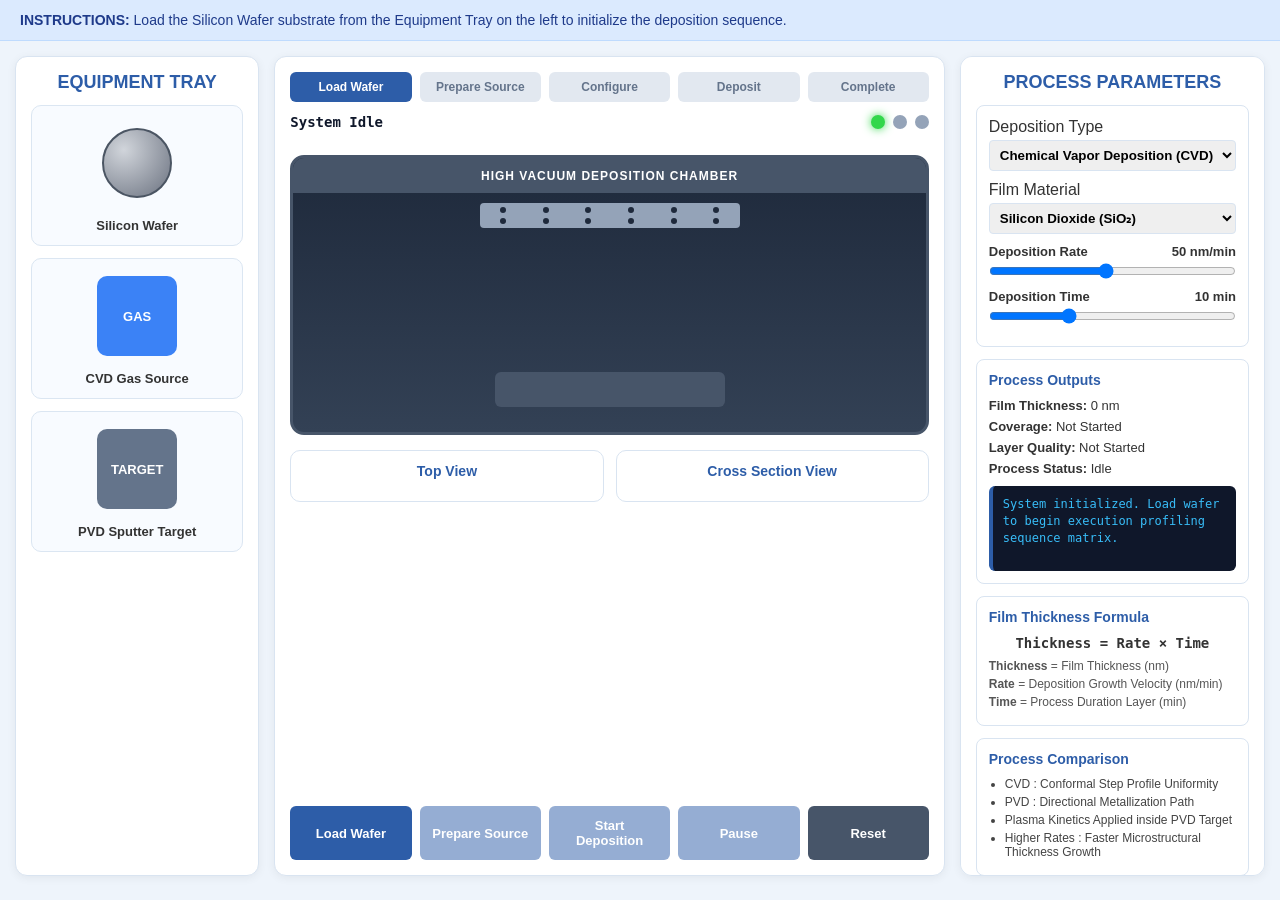
==== commit 8807a5e2: "editings" ====
--- a/exp-deposition-dei/simulation/index.html
+++ b/exp-deposition-dei/simulation/index.html
@@ -186,10 +186,10 @@
             <div class="relations-box">
                 <h3>Process Comparison</h3>
                 <ul>
-                    <li>CVD &rarr; Conformal Step Profile Uniformity</li>
-                    <li>PVD &rarr; Directional Metallization Path</li>
+                    <li>CVD : Conformal Step Profile Uniformity</li>
+                    <li>PVD : Directional Metallization Path</li>
                     <li>Plasma Kinetics Applied inside PVD Target</li>
-                    <li>Higher Rates &rarr; Faster Microstructural Thickness Growth</li>
+                    <li>Higher Rates : Faster Microstructural Thickness Growth</li>
                 </ul>
             </div>
         </section>
--- a/exp-deposition-dei/simulation/css/main.css
+++ b/exp-deposition-dei/simulation/css/main.css
@@ -21,7 +21,8 @@
     font-family: Arial, sans-serif;
     background: var(--bg-light);
     color: #333;
-    overflow: hidden;
+    overflow-y: auto;
+    overflow-x: hidden;
 }
 
 h2 {
